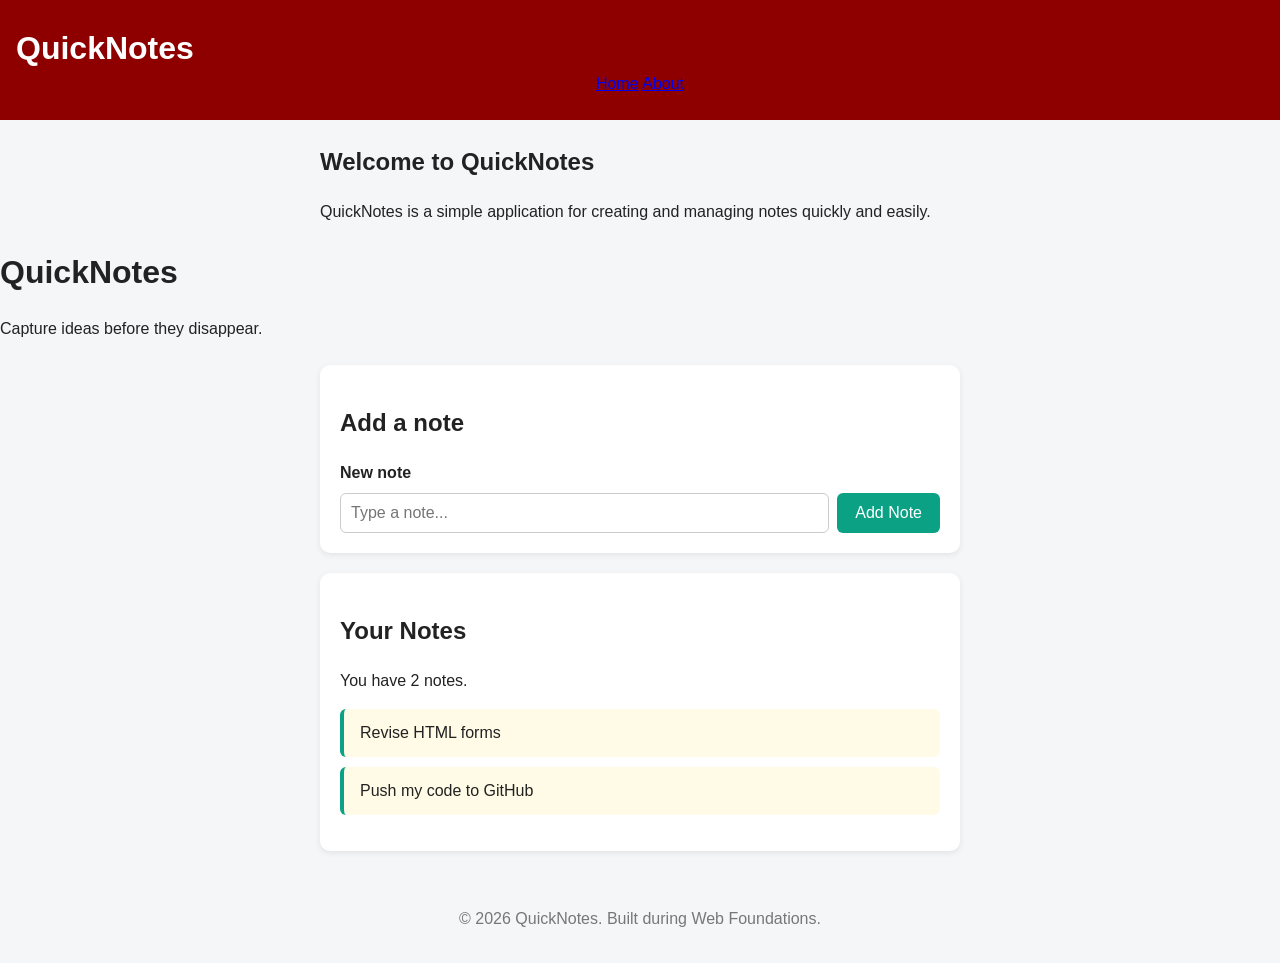
==== day2/index.html @ 231e6ddf "Day 2 assignment" ====
<!DOCTYPE html>
<html lang="en">
<head>
    <meta charset="UTF-8">
    <meta name="viewport" content="width=device-width, initial-scale=1.0">
    <link rel="stylesheet" href="style.css">
    <title>QuickNotes</title>
</head>
<body>

    <header>
        <h1>QuickNotes</h1>

        <nav>
            <a href="index.html">Home</a>
            <a href="about.html">About</a>
        </nav>
    </header>

    <main>
        <h2>Welcome to QuickNotes</h2>
        <p>
            QuickNotes is a simple application for creating and managing
            notes quickly and easily.
        </p>
    </main>


            <h1>QuickNotes</h1>
            <p> Capture ideas before they disappear. </p>
        </header>
</body>

        <main>  
            <section>   
                <h2>Add a note</h2>
                <form id="note-form">
                    <label for="note-input">New note</label>
                    <input type="text" id="note-input" placeholder="Type a note..." />
                    <button type="submit">Add Note</button>
                </form>
            </section>

            <section>
                <h2>Your Notes</h2>
                <p id="note-count">You have 2 notes.</p>
                <ul id="notes-list">
                    <li class="note">Revise HTML forms</li>
                    <li class="note">Push my code to GitHub</li>
                </ul>
            </section>
        </main>

        <footer>
            <p>&copy; 2026 QuickNotes. Built during Web Foundations. </p>
        </footer>
    </body>
 </html>
---- day2/style.css ----
/* 1. Reset: predictable sizing and no default body margin */
*,
*::before,
*::after {
  box-sizing: border-box reset;
}
 
body {
  margin: 0;
  font-family: "Segoe UI", Arial, sans-serif;
  background-color: #f4f6f8;
  color: #222;
  line-height: 1.5;
}
 
/* 2. Header */
header {
  background-color: #8e0000;
  color: white;
  text-align: center;
  padding: 24px 16px;
}
 
header h1, header p {
  display: flex;
  margin: 0;
  padding: 0;

}
 
/* 3. Centre the main content and limit its width */
main {
  max-width: 640px;
  margin: 24px auto;   /* auto left/right margins centre a block */
  padding: 0 16px;
}
 
section {
  background: white;
  padding: 20px;
  border-radius: 10px;
  margin-bottom: 20px;
  box-shadow: 0 2px 6px rgba(0, 0, 0, 0.08);
}
 
/* 4. Form layout with Flexbox */
#note-form {
  display: flex;
  gap: 8px;
  flex-wrap: wrap;
}
 
#note-form label {
  width: 100%;          /* label on its own line */
  font-weight: bold;
}
 
#note-input {
  flex: 1;
  padding: 10px;
  border: 1px solid #ccc;
  border-radius: 6px;
  font-size: 1rem;
}
 
button {
  background-color: #0ba184;
  color: white;
  border: none;
  padding: 10px 18px;
  border-radius: 6px;
  font-size: 1rem;
  cursor: pointer;
}
 
button:hover {
  background-color: #088a70;
}
 
/* 5. Notes list */
#notes-list {
  list-style: none;     /* remove bullet points */
  padding: 0;
}
 
.note {
  background-color: #fffbe6;
  border-left: 4px solid #0ba184;
  padding: 12px 16px;
  margin-bottom: 10px;
  border-radius: 6px;
}
 
/* 6. Footer */
footer {
  text-align: center;
  color: #777;
  padding: 16px;
}
 
/* 7. Phones */
@media (max-width: 600px) {
  #note-form {
    flex-direction: column;
  }
}
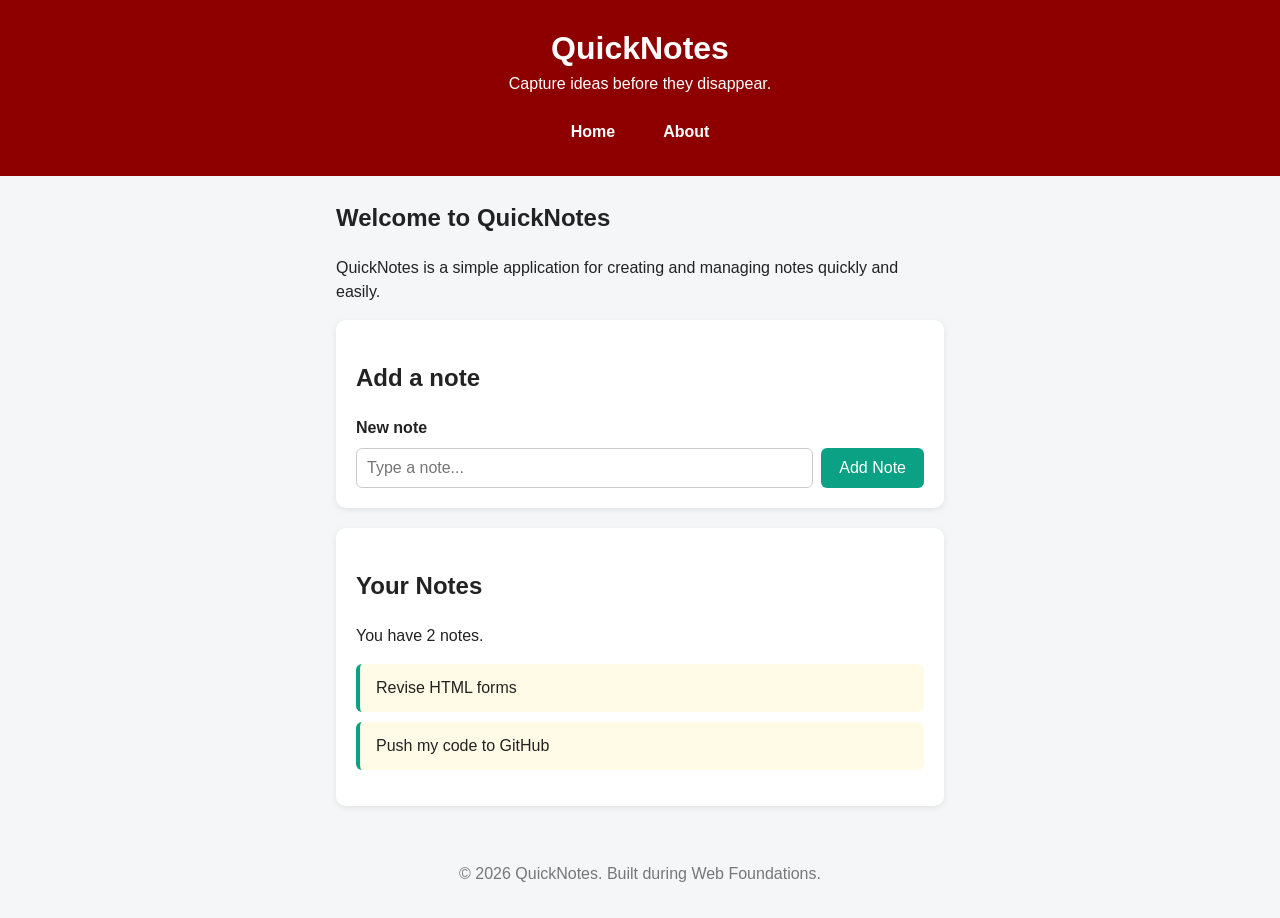
==== commit 0a0e5a32: "Day 2 assignment." ====
--- a/day2/index.html
+++ b/day2/index.html
@@ -10,6 +10,7 @@
 
     <header>
         <h1>QuickNotes</h1>
+        <p>Capture ideas before they disappear.</p>
 
         <nav>
             <a href="index.html">Home</a>
@@ -23,36 +24,29 @@
             QuickNotes is a simple application for creating and managing
             notes quickly and easily.
         </p>
+
+        <section>
+            <h2>Add a note</h2>
+            <form id="note-form">
+                <label for="note-input">New note</label>
+                <input type="text" id="note-input" placeholder="Type a note..." />
+                <button type="submit">Add Note</button>
+            </form>
+        </section>
+
+        <section>
+            <h2>Your Notes</h2>
+            <p id="note-count">You have 2 notes.</p>
+            <ul id="notes-list">
+                <li class="note">Revise HTML forms</li>
+                <li class="note">Push my code to GitHub</li>
+            </ul>
+        </section>
     </main>
 
+    <footer>
+        <p>&copy; 2026 QuickNotes. Built during Web Foundations.</p>
+    </footer>
 
-            <h1>QuickNotes</h1>
-            <p> Capture ideas before they disappear. </p>
-        </header>
 </body>
-
-        <main>  
-            <section>   
-                <h2>Add a note</h2>
-                <form id="note-form">
-                    <label for="note-input">New note</label>
-                    <input type="text" id="note-input" placeholder="Type a note..." />
-                    <button type="submit">Add Note</button>
-                </form>
-            </section>
-
-            <section>
-                <h2>Your Notes</h2>
-                <p id="note-count">You have 2 notes.</p>
-                <ul id="notes-list">
-                    <li class="note">Revise HTML forms</li>
-                    <li class="note">Push my code to GitHub</li>
-                </ul>
-            </section>
-        </main>
-
-        <footer>
-            <p>&copy; 2026 QuickNotes. Built during Web Foundations. </p>
-        </footer>
-    </body>
- </html>+</html>
--- a/day2/style.css
+++ b/day2/style.css
@@ -2,9 +2,9 @@
 *,
 *::before,
 *::after {
-  box-sizing: border-box reset;
-}
- 
+  box-sizing: border-box;
+}
+
 body {
   margin: 0;
   font-family: "Segoe UI", Arial, sans-serif;
@@ -12,7 +12,7 @@
   color: #222;
   line-height: 1.5;
 }
- 
+
 /* 2. Header */
 header {
   background-color: #8e0000;
@@ -20,21 +20,45 @@
   text-align: center;
   padding: 24px 16px;
 }
- 
-header h1, header p {
-  display: flex;
+
+header h1,
+header p {
   margin: 0;
   padding: 0;
-
-}
- 
+}
+
+/* 2b. Navigation: centred Flexbox row with spacing and hover transition */
+nav {
+  display: flex;
+  justify-content: center;
+  align-items: center;
+  flex-wrap: wrap;
+  gap: 16px;
+  margin-top: 16px;
+}
+
+nav a {
+  color: white;
+  text-decoration: none;
+  font-weight: 600;
+  padding: 8px 16px;
+  border-radius: 6px;
+  transition: background-color 0.3s ease, color 0.3s ease;
+}
+
+nav a:hover,
+nav a:focus-visible {
+  background-color: rgba(255, 255, 255, 0.2);
+  color: #ffe9a8;
+}
+
 /* 3. Centre the main content and limit its width */
 main {
   max-width: 640px;
   margin: 24px auto;   /* auto left/right margins centre a block */
   padding: 0 16px;
 }
- 
+
 section {
   background: white;
   padding: 20px;
@@ -42,19 +66,19 @@
   margin-bottom: 20px;
   box-shadow: 0 2px 6px rgba(0, 0, 0, 0.08);
 }
- 
-/* 4. Form layout with Flexbox */
+
+/* 4. Form layout with Flexbox (Add a note) */
 #note-form {
   display: flex;
   gap: 8px;
   flex-wrap: wrap;
 }
- 
+
 #note-form label {
   width: 100%;          /* label on its own line */
   font-weight: bold;
 }
- 
+
 #note-input {
   flex: 1;
   padding: 10px;
@@ -62,7 +86,7 @@
   border-radius: 6px;
   font-size: 1rem;
 }
- 
+
 button {
   background-color: #0ba184;
   color: white;
@@ -71,18 +95,19 @@
   border-radius: 6px;
   font-size: 1rem;
   cursor: pointer;
-}
- 
+  transition: background-color 0.3s ease;
+}
+
 button:hover {
   background-color: #088a70;
 }
- 
+
 /* 5. Notes list */
 #notes-list {
   list-style: none;     /* remove bullet points */
   padding: 0;
 }
- 
+
 .note {
   background-color: #fffbe6;
   border-left: 4px solid #0ba184;
@@ -90,17 +115,88 @@
   margin-bottom: 10px;
   border-radius: 6px;
 }
- 
-/* 6. Footer */
+
+/* 6. Features: responsive CSS Grid (about.html) */
+.features-grid {
+  list-style: none;
+  padding: 0;
+  margin: 0;
+  display: grid;
+  grid-template-columns: repeat(auto-fit, minmax(180px, 1fr));
+  gap: 12px;
+}
+
+.features-grid .note {
+  margin-bottom: 0;     /* the grid gap handles spacing */
+}
+
+/* 7. Keyboard shortcuts table (about.html) */
+table {
+  width: 100%;
+  border-collapse: collapse;
+  overflow: hidden;
+  border-radius: 8px;
+}
+
+th,
+td {
+  padding: 12px 16px;
+  text-align: left;
+  border-bottom: 1px solid #e3e6ea;
+}
+
+thead th {
+  background-color: #8e0000;
+  color: white;
+}
+
+tbody tr:nth-child(even) {
+  background-color: #f9fafb;
+}
+
+tbody tr:hover {
+  background-color: #fffbe6;
+}
+
+/* 8. Feedback form fields (about.html) */
+#feedback-form label {
+  display: block;
+  font-weight: bold;
+  margin-bottom: 4px;
+}
+
+#feedback-form input,
+#feedback-form textarea {
+  width: 100%;
+  padding: 10px;
+  border: 1px solid #ccc;
+  border-radius: 6px;
+  font-family: inherit;
+  font-size: 1rem;
+}
+
+#feedback-form textarea {
+  resize: vertical;
+}
+
+#feedback-form input:focus,
+#feedback-form textarea:focus,
+#note-input:focus {
+  outline: 2px solid #0ba184;
+  outline-offset: 1px;
+  border-color: #0ba184;
+}
+
+/* 9. Footer */
 footer {
   text-align: center;
   color: #777;
   padding: 16px;
 }
- 
-/* 7. Phones */
+
+/* 10. Phones */
 @media (max-width: 600px) {
   #note-form {
     flex-direction: column;
   }
-}+}
